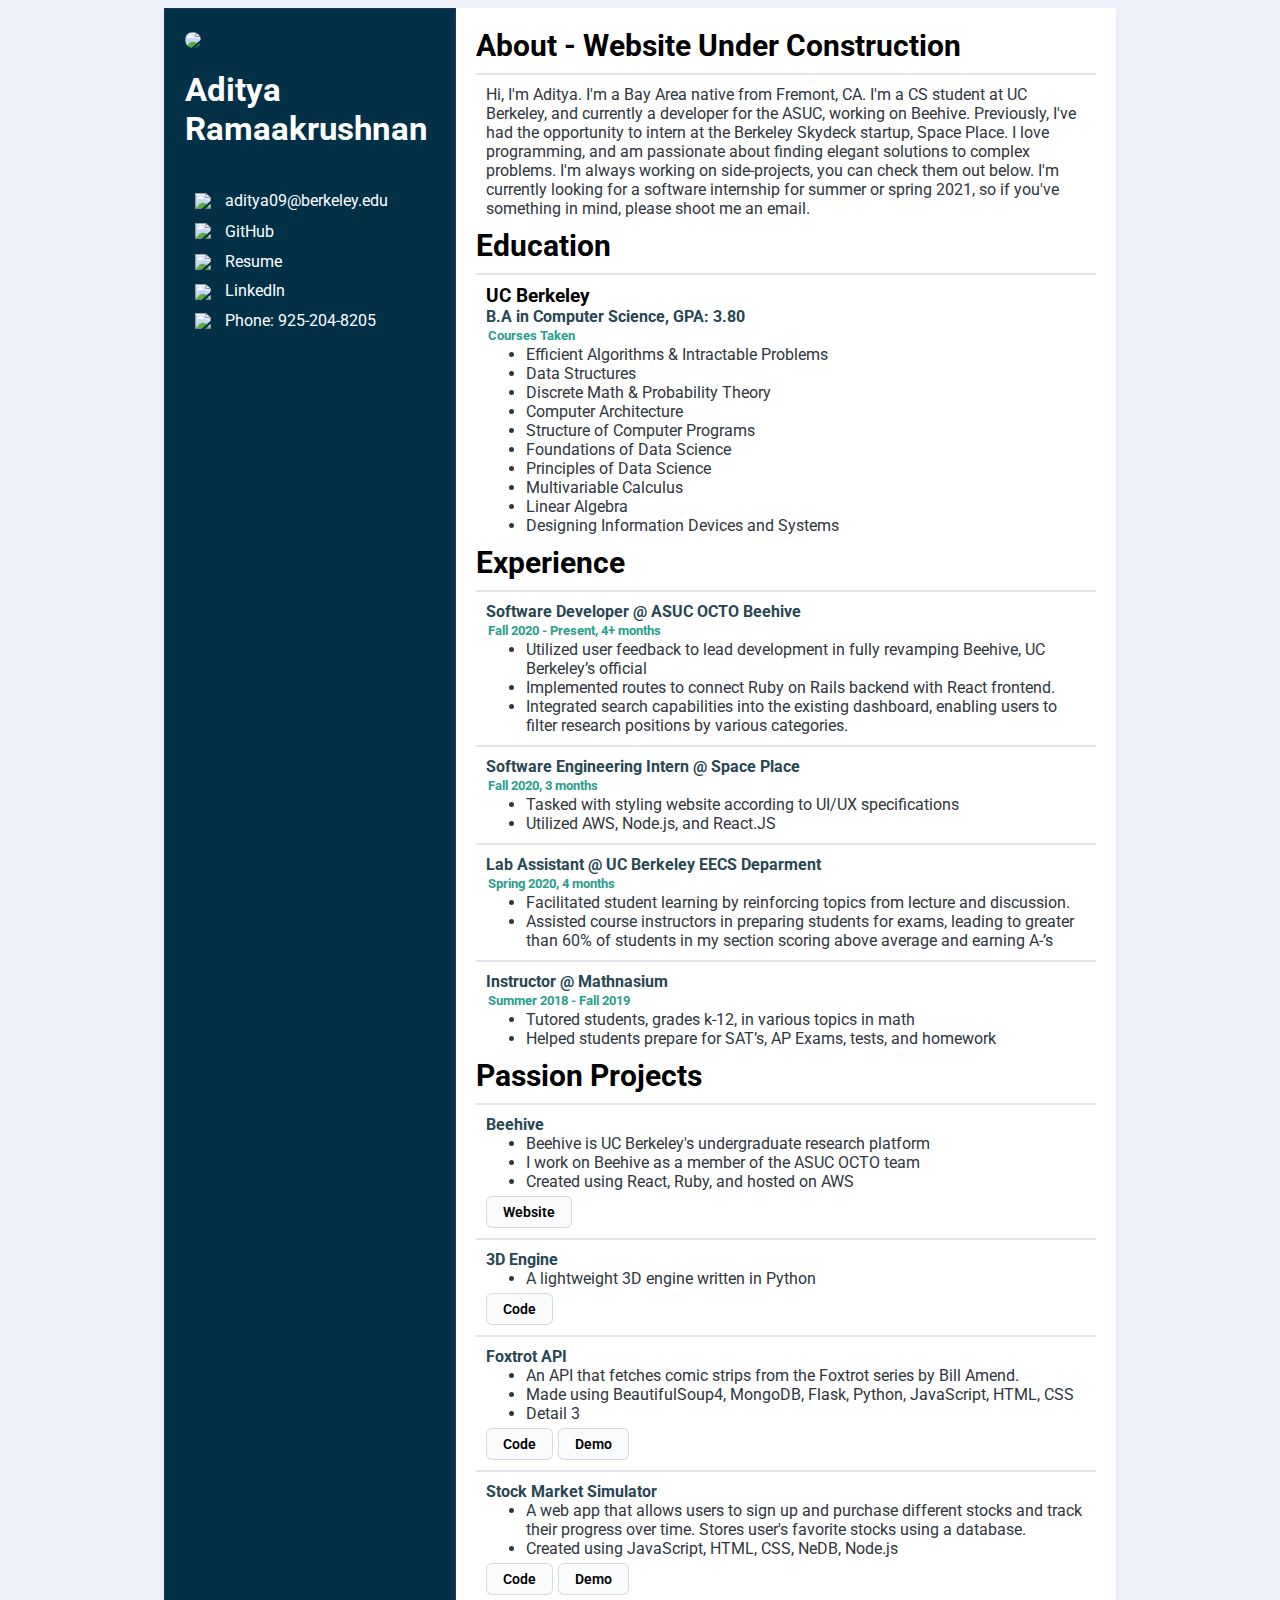
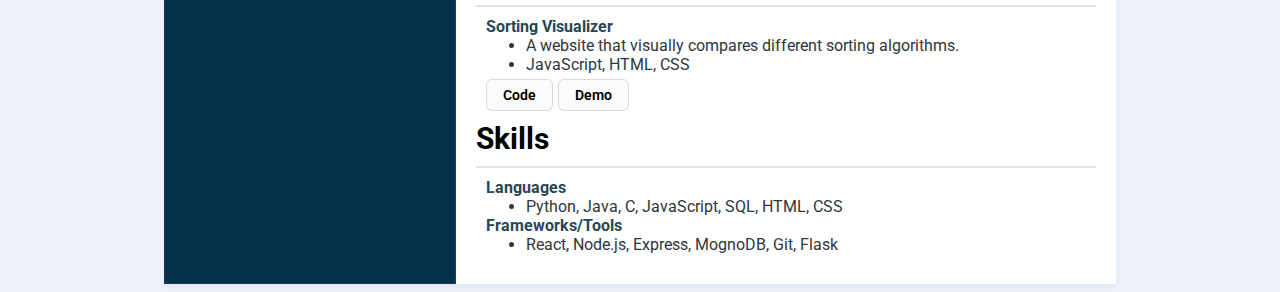
==== index.html @ fbf1e461 "changed colors" ====
<!DOCTYPE html>
<html>

<head>
	<meta charset="utf-8">
	<title>Portfolio</title>
	<link href="styles.css" rel="stylesheet">
	<link rel="preconnect" href="https://fonts.gstatic.com">
	<link href="https://fonts.googleapis.com/css2?family=Roboto&display=swap" rel="stylesheet">
</head>

<body>
	<div style="display:flex">

		<div class="container sidebar" style="">
			<img class='profile-picture' src="me.jpeg" />

			<h1 class="name"> Aditya Ramaakrushnan </h1>

			<div class="links">
				<div class="link-container">
					<img src="mail.svg" />
					<a href="mailto: aditya09@berkeley.edu" class="link" style="vertical-align: middle;">aditya09@berkeley.edu</a>
				</div>
				<div class="link-container">
					<img src="mark-github.svg" />
					<a class="link" href="https://github.com/adiram359" style="vertical-align: middle;">GitHub</a>
				</div>

				<div class="link-container">
					<img src="file.svg" />
					<a class="link" href="https://github.com/adiram359" style="vertical-align: middle;">Resume</a>
				</div>

				<div class="link-container">
					<img src="linkedin-logo.svg" />
					<a href="https://www.linkedin.com/in/aditya-ramaakrushnan-22b5b0161/" class="link">LinkedIn</a>
				</div>
				<div class="link-container">
					<img src="broadcast.svg" />
					<a href="tel:+9252048205" class="link" style="vertical-align: middle;">Phone: 925-204-8205</a>
				</div>
			</div>




		</div>





		<div class="container" style="flex:1">

			<h2> About - Website Under Construction</h2>
			<div style="color:#2f363d" class="job">
				Hi, I'm Aditya. I'm a Bay Area native from Fremont, CA. I'm a CS student at
				UC Berkeley, and currently a developer for
				the ASUC, working on Beehive. Previously, I've had the opportunity to
				intern at the Berkeley Skydeck startup, Space Place. I love programming,
				and am passionate about finding elegant solutions to complex problems. I'm
				always working on side-projects, you can check them out below. I'm
				currently looking for a software internship for summer or spring 2021,
				so if you've something in mind, please shoot me an email.

			</div>

			<h2> Education </h2>
			<div class="job">
				<h3> UC Berkeley</h3>
				<h4> B.A in Computer Science, GPA: 3.80 </h4>
				<h5> Courses Taken </h5>
				<ul>
					<li> Efficient Algorithms & Intractable Problems </li>
					<li> Data Structures</li>
					<li> Discrete Math & Probability Theory</li>
					<li> Computer Architecture</li>
					<li> Structure of Computer Programs</li>
					<li> Foundations of Data Science</li>
					<li> Principles of Data Science</li>
					<li> Multivariable Calculus</li>
					<li> Linear Algebra</li>
					<li> Designing Information Devices and Systems</li>

				</ul>
			</div>


			<h2> Experience </h2>
			<div class="job">
				<h4> Software Developer @ ASUC OCTO Beehive </h4>
				<h5> Fall 2020 - Present, 4+ months </h5>
				<ul>
					<li> Utilized user feedback to lead development in fully revamping Beehive, UC Berkeley’s official</li>
					<li> Implemented routes to connect Ruby on Rails backend with React frontend.</li>
					<li> Integrated search capabilities into the existing dashboard, enabling users to filter research positions by various categories.</li>
				</ul>
			</div>

			<div class="job">
				<h4> Software Engineering Intern @ Space Place </h4>
				<h5> Fall 2020, 3 months </h5>
				<ul>
					<li> Tasked with styling website according to UI/UX specifications</li>
					<li> Utilized AWS, Node.js, and React.JS</li>
				</ul>
			</div>

			<div class="job">
				<h4> Lab Assistant @ UC Berkeley EECS Deparment </h4>
				<h5> Spring 2020, 4 months</h5>
				<ul>
					<li> Facilitated student learning by reinforcing topics from lecture and discussion. </li>
					<li> Assisted course instructors in preparing students for exams, leading to greater than 60% of students in my section scoring above average and earning A-’s</li>
				</ul>
			</div>

			<div class="job">
				<h4> Instructor @ Mathnasium </h4>
				<h5> Summer 2018 - Fall 2019 </h5>
				<ul>
					<li>Tutored students, grades k-12, in various topics in math</li>
					<li>Helped students prepare for SAT’s, AP Exams, tests, and homework</li>
				</ul>
			</div>


			<h2> Passion Projects </h2>


			<div class="job">
				<h4> Beehive </h4>
				<ul>
					<li> Beehive is UC Berkeley's undergraduate research platform </li>
					<li> I work on Beehive as a member of the ASUC OCTO team</li>
					<li> Created using React, Ruby, and hosted on AWS</li>
				</ul>
				<div class="button-container">

					<a href="https://beehive.berkeley.edu" target="_blank" class="project-buttons"> Website </a>
				</div>
			</div>

			<div class="job">
				<h4> 3D Engine </h4>
				<ul>
					<li> A lightweight 3D engine written in Python</li>
				</ul>
				<div class="button-container">
					<a href="https://github.com/adiram359/Crisp" target="_blank" class="project-buttons"> Code </a>
				</div>
			</div>



			<div class="job">
				<h4> Foxtrot API </h4>
				<ul>
					<li> An API that fetches comic strips from the Foxtrot series by Bill Amend.</li>
					<li> Made using BeautifulSoup4, MongoDB, Flask, Python, JavaScript, HTML, CSS</li>
					<li> Detail 3</li>
				</ul>
				<div class="button-container">
					<a href="https://github.com/adiram359/FoxtrotAPI" target="_blank" class="project-buttons"> Code </a>
					<a href="https://foxtrotapi.herokuapp.com" target="_blank" class="project-buttons"> Demo </a>
				</div>
			</div>

			<div class="job">
				<h4> Stock Market Simulator </h4>
				<ul>
					<li> A web app that allows users to sign up and purchase different stocks and track their progress over time. Stores user's favorite stocks using a database.</li>
					<li> Created using JavaScript, HTML, CSS, NeDB, Node.js</li>
				</ul>
				<div class="button-container">
					<a href="https://github.com/adiram359/Stonks" target="_blank" class="project-buttons"> Code </a>
					<a href="https://stonksbyadiram.herokuapp.com" target="_blank" class="project-buttons"> Demo </a>
				</div>
			</div>

			<div class="job">
				<h4>Sorting Visualizer</h4>
				<ul>
					<li>A website that visually compares different sorting algorithms.</li>
					<li>JavaScript, HTML, CSS</li>
				</ul>
				<div class="button-container">
					<a href="https://github.com/adiram359/SortingVisualizer" target="_blank" class="project-buttons"> Code </a>
					<a href="https://tender-meninsky-25fd7a.netlify.app" target="_blank" class="project-buttons"> Demo </a>
				</div>
			</div>

			<h2> Skills </h2>
			<div class="job">
				<h4> Languages </h4>
				<ul>
					<li> Python, Java, C, JavaScript, SQL, HTML, CSS </li>
				</ul>
				<h4> Frameworks/Tools </h4>
				<ul>
					<li> React, Node.js, Express, MognoDB, Git, Flask</li>
				</ul>
			</div>
		</div>

	</div>
</body>

</html>
---- styles.css ----
.job {
	margin-top: 10px;
	margin-bottom: 10px;
	border-top: 2px solid #e1e4e8;
	width: 600px;
	padding: 10px 10px 0px 10px;
}
body {
	background-color: #edf2fb;
	font-family: 'Roboto', sans-serif;
	display: flex;
  justify-content: center;
  align-items: center;
}

.container {
	padding: 20px;
	background-color: white;
  box-shadow: 0 3px 6px rgba(149,157,165,0.15) !important;
}

ul {
	margin: 0px;
	/* border: 1px solid black; */
}
h2 {
	margin: 0px;
	font-size: 30px;
}
h3 {
	margin: 0px;

}
h4 {
	margin: 0px;
	color: #264653;
}

h5 {
	margin: 2px;
	color: #2a9d8f;
}

.link {
	margin-top: 2px;
}

.button-container {
	padding-top: 5px;
	display: flex;
	/* border: 1px solid black; */
}

.project-buttons {
	background-color: #fafbfc;


	margin-right: 5px;
	padding: 5px 16px;
	font-size:14px;
	font-weight: 600;
	line-height: 20px;
	vertical-align: middle;
	cursor: pointer;
	border: 1px solid;
	border-radius: 6px;
	border-color: rgba(27,31,35,0.15);

	text-decoration: none;
	color:black;

}

.project-buttons:hover {
	background-color: #f3f4f6;
	transition-duration: 0.1s;
}

.sidebar {
	width: 250px;
	background-color: #023047;
	border: 1px solid #1d3557;
}

.profile-picture {
	width: 190px;
	border-radius: 10px;
}

.name {
	color: white;
	font-size: 33px;
	font-weight: bold;
}


.links {
	padding: 10px;

}

.link-container {
	display: block;
	vertical-align: middle;
	margin-top: 10px;
}

img {
	vertical-align: middle
}

.link {
	vertical-align: middle
	color: white;
	text-decoration: dotted;
	color: white;
	cursor: pointer;
	margin-left: 10px;
}

ul {
	color:#2f363d;
}
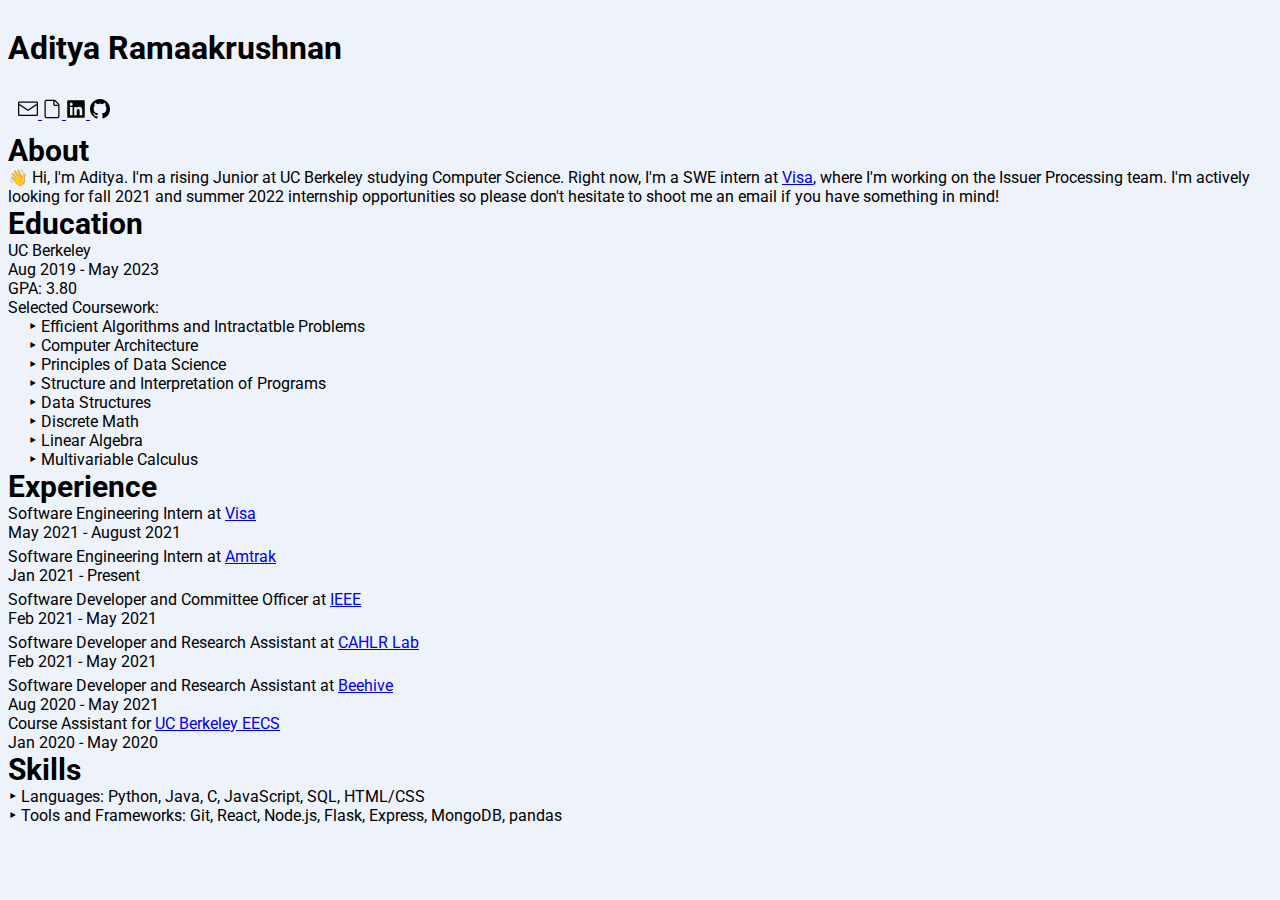
==== commit e3638f67: "update incorrect graduation date" ====
--- a/index.html
+++ b/index.html
@@ -7,204 +7,169 @@
 	<link href="styles.css" rel="stylesheet">
 	<link rel="preconnect" href="https://fonts.gstatic.com">
 	<link href="https://fonts.googleapis.com/css2?family=Roboto&display=swap" rel="stylesheet">
+
 </head>
 
 <body>
-	<div style="display:flex">
 
-		<div class="container sidebar" style="">
-			<img class='profile-picture' src="me.jpeg" />
-
-			<h1 class="name"> Aditya Ramaakrushnan </h1>
+	<div class="main-container">
+		<h1> Aditya Ramaakrushnan</h1>
 
 			<div class="links">
-				<div class="link-container">
-					<img src="mail.svg" />
-					<a href="mailto: aditya09@berkeley.edu" class="link" style="vertical-align: middle;">aditya09@berkeley.edu</a>
-				</div>
-				<div class="link-container">
-					<img src="mark-github.svg" />
-					<a class="link" href="https://github.com/adiram359" style="vertical-align: middle;">GitHub</a>
-				</div>
+				<a class="b" href="mailto:aditya09@berkeley.edu">
+					<svg viewBox="0 0 24 24" width="20" height="20">
+						<path fill-rule="evenodd"
+						 d="M1.75 3A1.75 1.75 0 000 4.75v14c0 .966.784 1.75 1.75 1.75h20.5A1.75 1.75 0 0024 18.75v-14A1.75 1.75 0 0022.25 3H1.75zM1.5 4.75a.25.25 0 01.25-.25h20.5a.25.25 0 01.25.25v.852l-10.36 7a.25.25 0 01-.28 0l-10.36-7V4.75zm0 2.662V18.75c0 .138.112.25.25.25h20.5a.25.25 0 00.25-.25V7.412l-9.52 6.433c-.592.4-1.368.4-1.96 0L1.5 7.412z">
+						</path>
+					</svg>
+				</a>
+				<a class="b" href="./resume.pdf" target="_blank">
+					<svg  xmlns="http://www.w3.org/2000/svg" viewBox="0 0 24 24" width="20" height="20"><path fill-rule="evenodd" d="M5 2.5a.5.5 0 00-.5.5v18a.5.5 0 00.5.5h14a.5.5 0 00.5-.5V8.5h-4a2 2 0 01-2-2v-4H5zm10 0v4a.5.5 0 00.5.5h4a.5.5 0 00-.146-.336l-4.018-4.018A.5.5 0 0015 2.5zM3 3a2 2 0 012-2h9.982a2 2 0 011.414.586l4.018 4.018A2 2 0 0121 7.018V21a2 2 0 01-2 2H5a2 2 0 01-2-2V3z"></path></svg>
+				</a>
+				<a class="b" href="https://www.linkedin.com/in/aditya-ramaakrushnan-22b5b0161/" target="_blank">
+					<svg height="20" width="20"  class="svg-inline--fa fa-linkedin fa-w-14" aria-hidden="true" data-prefix="fab" data-icon="linkedin" role="img" xmlns="http://www.w3.org/2000/svg" viewBox="0 0 448 512" data-fa-i2svg=""><path  d="M416 32H31.9C14.3 32 0 46.5 0 64.3v383.4C0 465.5 14.3 480 31.9 480H416c17.6 0 32-14.5 32-32.3V64.3c0-17.8-14.4-32.3-32-32.3zM135.4 416H69V202.2h66.5V416zm-33.2-243c-21.3 0-38.5-17.3-38.5-38.5S80.9 96 102.2 96c21.2 0 38.5 17.3 38.5 38.5 0 21.3-17.2 38.5-38.5 38.5zm282.1 243h-66.4V312c0-24.8-.5-56.7-34.5-56.7-34.6 0-39.9 27-39.9 54.9V416h-66.4V202.2h63.7v29.2h.9c8.9-16.8 30.6-34.5 62.9-34.5 67.2 0 79.7 44.3 79.7 101.9V416z"></path></svg>
+				</a>
+				<a class="b" href="https://github.com/adiram359" target="_blank">
+					<svg  xmlns="http://www.w3.org/2000/svg" viewBox="0 0 16 16" width="20" height="20"><path fill-rule="evenodd" d="M8 0C3.58 0 0 3.58 0 8c0 3.54 2.29 6.53 5.47 7.59.4.07.55-.17.55-.38 0-.19-.01-.82-.01-1.49-2.01.37-2.53-.49-2.69-.94-.09-.23-.48-.94-.82-1.13-.28-.15-.68-.52-.01-.53.63-.01 1.08.58 1.23.82.72 1.21 1.87.87 2.33.66.07-.52.28-.87.51-1.07-1.78-.2-3.64-.89-3.64-3.95 0-.87.31-1.59.82-2.15-.08-.2-.36-1.02.08-2.12 0 0 .67-.21 2.2.82.64-.18 1.32-.27 2-.27.68 0 1.36.09 2 .27 1.53-1.04 2.2-.82 2.2-.82.44 1.1.16 1.92.08 2.12.51.56.82 1.27.82 2.15 0 3.07-1.87 3.75-3.65 3.95.29.25.54.73.54 1.48 0 1.07-.01 1.93-.01 2.2 0 .21.15.46.55.38A8.013 8.013 0 0016 8c0-4.42-3.58-8-8-8z"></path></svg>
+				</a>
+			</div>
 
-				<div class="link-container">
-					<img src="file.svg" />
-					<a class="link" href="https://github.com/adiram359" style="vertical-align: middle;">Resume</a>
-				</div>
-
-				<div class="link-container">
-					<img src="linkedin-logo.svg" />
-					<a href="https://www.linkedin.com/in/aditya-ramaakrushnan-22b5b0161/" class="link">LinkedIn</a>
-				</div>
-				<div class="link-container">
-					<img src="broadcast.svg" />
-					<a href="tel:+9252048205" class="link" style="vertical-align: middle;">Phone: 925-204-8205</a>
+			<h2> About </h2>
+			<div class="x">
+				👋 Hi, I'm Aditya. I'm a rising Junior at UC Berkeley studying Computer Science. Right now, I'm a SWE intern at
+				 <a href="https://visa.com" target="_blank">Visa</a>, where I'm working on the Issuer Processing team. I'm actively looking for fall 2021 and summer 2022 internship
+				opportunities so please don't hesitate to shoot me an email if you have something in mind!
+			</div>
+			<h2> Education </h2>
+			<div class="x">
+				<div>
+					<div class="spread">
+						<div>UC Berkeley</div>
+						<div>Aug 2019 - May 2023</div>
+					</div>
+					<div class="spread">
+						<div>GPA: 3.80</div>
+					</div>
+					Selected Coursework:
+					<div style="padding: 0px 20px 0px 20px;">
+						<div class="spread">
+							<div>
+								<div>‣ Efficient Algorithms and Intractatble Problems</div>
+								<div>‣ Computer Architecture</div>
+								<div>‣ Principles of Data Science</div>
+								<div>‣ Structure and Interpretation of Programs</div>
+							</div>
+							<div>
+								<div>‣ Data Structures</div>
+								<div>‣ Discrete Math</div>
+								<div>‣ Linear Algebra</div>
+								<div>‣ Multivariable Calculus</div>
+							</div>
+						 </div>
+				 	</div>
 				</div>
 			</div>
 
-
-
-
-		</div>
-
-
-
-
-
-		<div class="container" style="flex:1">
-
-			<h2> About - Website Under Construction</h2>
-			<div style="color:#2f363d" class="job">
-				Hi, I'm Aditya. I'm a Bay Area native from Fremont, CA. I'm a CS student at
-				UC Berkeley, and currently a developer for
-				the ASUC, working on Beehive. Previously, I've had the opportunity to
-				intern at the Berkeley Skydeck startup, Space Place. I love programming,
-				and am passionate about finding elegant solutions to complex problems. I'm
-				always working on side-projects, you can check them out below. I'm
-				currently looking for a software internship for summer or spring 2021,
-				so if you've something in mind, please shoot me an email.
-
+			<h2> Experience </h2>
+			<div class="x">
+				<div class="spread">
+					<div>
+						Software Engineering Intern at
+						<a href="https://visa.com" target="_blank">Visa</a>
+					</div>
+					<div>
+						May 2021 - August 2021
+					</div>
+				</div>
+				<div style="padding: 5px 0px 0px 20px;">
+					<!-- <div>‣ I am working on the Issuer Processing Team</div> -->
+					<!-- <div>‣ The tools I'm using are Java, Apache Kafka, Apache Maven, Spring, and MongoDB</div> -->
+				</div>
 			</div>
 
-			<h2> Education </h2>
-			<div class="job">
-				<h3> UC Berkeley</h3>
-				<h4> B.A in Computer Science, GPA: 3.80 </h4>
-				<h5> Courses Taken </h5>
-				<ul>
-					<li> Efficient Algorithms & Intractable Problems </li>
-					<li> Data Structures</li>
-					<li> Discrete Math & Probability Theory</li>
-					<li> Computer Architecture</li>
-					<li> Structure of Computer Programs</li>
-					<li> Foundations of Data Science</li>
-					<li> Principles of Data Science</li>
-					<li> Multivariable Calculus</li>
-					<li> Linear Algebra</li>
-					<li> Designing Information Devices and Systems</li>
+			<div class="x">
+				<div class="spread">
+					<div>
+						Software Engineering Intern at
+						<a href="https://amtrak.com" target="_blank">Amtrak</a>
+					</div>
+					<div>Jan 2021 - Present</div>
+			 	</div>
+				<div style="padding: 5px 0px 0px 20px;">
+					<!-- <div>‣ Worked on the Amtrak mobile app under the e-Commerce team</div> -->
+					<!-- <div>‣ Utilized Angular and Ionic to build client-side components and tested them using Appium</div> -->
+					<!-- <div>‣ </div> -->
+				</div>
+			</div>
 
-				</ul>
+			<div class="x">
+				<div class="spread">
+					<div>
+						Software Developer and Committee Officer at
+						<a href="https://ieee.berkeley.edu" target="_blank">IEEE</a>
+					</div>
+					<div>Feb 2021 - May 2021</div>
+				</div>
+				<div style="padding: 5px 0px 0px 20px;">
+					<!-- <div>‣ I did some stuff</div> -->
+					<!-- <div>‣ I did some stuff</div> -->
+					<!-- <div>‣ I did some stuff</div> -->
+				</div>
+			</div>
+
+			<div class="x">
+				<div class="spread">
+					<div>
+						Software Developer and Research Assistant at
+						<a href="https://github.com/CAHLR" target="_blank">CAHLR Lab</a>
+					</div>
+					<div>Feb 2021 - May 2021</div>
+				</div>
+				<div style="padding: 5px 0px 0px 20px;">
+					<!-- <div>‣ I did some stuff</div> -->
+					<!-- <div>‣ I did some stuff</div> -->
+					<!-- <div>‣ I did some stuff</div> -->
+				</div>
+			</div>
+
+			<div class="x">
+				<div class="spread">
+					<div>
+						Software Developer and Research Assistant at
+						<a href="https://beehive.berkeley.edu" target="_blank">Beehive</a>
+					</div>
+					<div>Aug 2020 - May 2021</div>
+				</div>
+				<div style="padding: 0px 0px 0px 20px;">
+					<!-- <div>‣ I did some stuff</div> -->
+					<!-- <div>‣ I did some stuff</div> -->
+					<!-- <div>‣ I did some stuff</div> -->
+				</div>
+			</div>
+
+			<div class="x">
+				<div class="spread">
+					<div>
+						Course Assistant for
+						<a href="https://eecs.berkeley.edu" target="_blank">UC Berkeley EECS</a>
+					</div>
+					<div>Jan 2020 - May 2020</div>
+				</div>
+					<div style="padding: 0px 0px 0px 20px;">
+						<!-- <div>‣ I did some stuff</div> -->
+						<!-- <div>‣ I did some stuff</div> -->
+						<!-- <div>‣ I did some stuff</div> -->
+					</div>
 			</div>
 
 
-			<h2> Experience </h2>
-			<div class="job">
-				<h4> Software Developer @ ASUC OCTO Beehive </h4>
-				<h5> Fall 2020 - Present, 4+ months </h5>
-				<ul>
-					<li> Utilized user feedback to lead development in fully revamping Beehive, UC Berkeley’s official</li>
-					<li> Implemented routes to connect Ruby on Rails backend with React frontend.</li>
-					<li> Integrated search capabilities into the existing dashboard, enabling users to filter research positions by various categories.</li>
-				</ul>
+			<h2> Skills </h2>
+			<div class="x">
+				<div>‣ Languages: Python, Java, C, JavaScript, SQL, HTML/CSS</div>
+				<div>‣ Tools and Frameworks: Git, React, Node.js, Flask, Express, MongoDB, pandas</div>
 			</div>
-
-			<div class="job">
-				<h4> Software Engineering Intern @ Space Place </h4>
-				<h5> Fall 2020, 3 months </h5>
-				<ul>
-					<li> Tasked with styling website according to UI/UX specifications</li>
-					<li> Utilized AWS, Node.js, and React.JS</li>
-				</ul>
-			</div>
-
-			<div class="job">
-				<h4> Lab Assistant @ UC Berkeley EECS Deparment </h4>
-				<h5> Spring 2020, 4 months</h5>
-				<ul>
-					<li> Facilitated student learning by reinforcing topics from lecture and discussion. </li>
-					<li> Assisted course instructors in preparing students for exams, leading to greater than 60% of students in my section scoring above average and earning A-’s</li>
-				</ul>
-			</div>
-
-			<div class="job">
-				<h4> Instructor @ Mathnasium </h4>
-				<h5> Summer 2018 - Fall 2019 </h5>
-				<ul>
-					<li>Tutored students, grades k-12, in various topics in math</li>
-					<li>Helped students prepare for SAT’s, AP Exams, tests, and homework</li>
-				</ul>
-			</div>
-
-
-			<h2> Passion Projects </h2>
-
-
-			<div class="job">
-				<h4> Beehive </h4>
-				<ul>
-					<li> Beehive is UC Berkeley's undergraduate research platform </li>
-					<li> I work on Beehive as a member of the ASUC OCTO team</li>
-					<li> Created using React, Ruby, and hosted on AWS</li>
-				</ul>
-				<div class="button-container">
-
-					<a href="https://beehive.berkeley.edu" target="_blank" class="project-buttons"> Website </a>
-				</div>
-			</div>
-
-			<div class="job">
-				<h4> 3D Engine </h4>
-				<ul>
-					<li> A lightweight 3D engine written in Python</li>
-				</ul>
-				<div class="button-container">
-					<a href="https://github.com/adiram359/Crisp" target="_blank" class="project-buttons"> Code </a>
-				</div>
-			</div>
-
-
-
-			<div class="job">
-				<h4> Foxtrot API </h4>
-				<ul>
-					<li> An API that fetches comic strips from the Foxtrot series by Bill Amend.</li>
-					<li> Made using BeautifulSoup4, MongoDB, Flask, Python, JavaScript, HTML, CSS</li>
-					<li> Detail 3</li>
-				</ul>
-				<div class="button-container">
-					<a href="https://github.com/adiram359/FoxtrotAPI" target="_blank" class="project-buttons"> Code </a>
-					<a href="https://foxtrotapi.herokuapp.com" target="_blank" class="project-buttons"> Demo </a>
-				</div>
-			</div>
-
-			<div class="job">
-				<h4> Stock Market Simulator </h4>
-				<ul>
-					<li> A web app that allows users to sign up and purchase different stocks and track their progress over time. Stores user's favorite stocks using a database.</li>
-					<li> Created using JavaScript, HTML, CSS, NeDB, Node.js</li>
-				</ul>
-				<div class="button-container">
-					<a href="https://github.com/adiram359/Stonks" target="_blank" class="project-buttons"> Code </a>
-					<a href="https://stonksbyadiram.herokuapp.com" target="_blank" class="project-buttons"> Demo </a>
-				</div>
-			</div>
-
-			<div class="job">
-				<h4>Sorting Visualizer</h4>
-				<ul>
-					<li>A website that visually compares different sorting algorithms.</li>
-					<li>JavaScript, HTML, CSS</li>
-				</ul>
-				<div class="button-container">
-					<a href="https://github.com/adiram359/SortingVisualizer" target="_blank" class="project-buttons"> Code </a>
-					<a href="https://tender-meninsky-25fd7a.netlify.app" target="_blank" class="project-buttons"> Demo </a>
-				</div>
-			</div>
-
-			<h2> Skills </h2>
-			<div class="job">
-				<h4> Languages </h4>
-				<ul>
-					<li> Python, Java, C, JavaScript, SQL, HTML, CSS </li>
-				</ul>
-				<h4> Frameworks/Tools </h4>
-				<ul>
-					<li> React, Node.js, Express, MognoDB, Git, Flask</li>
-				</ul>
-			</div>
-		</div>
 
 	</div>
 </body>
 
-</html>+</html>
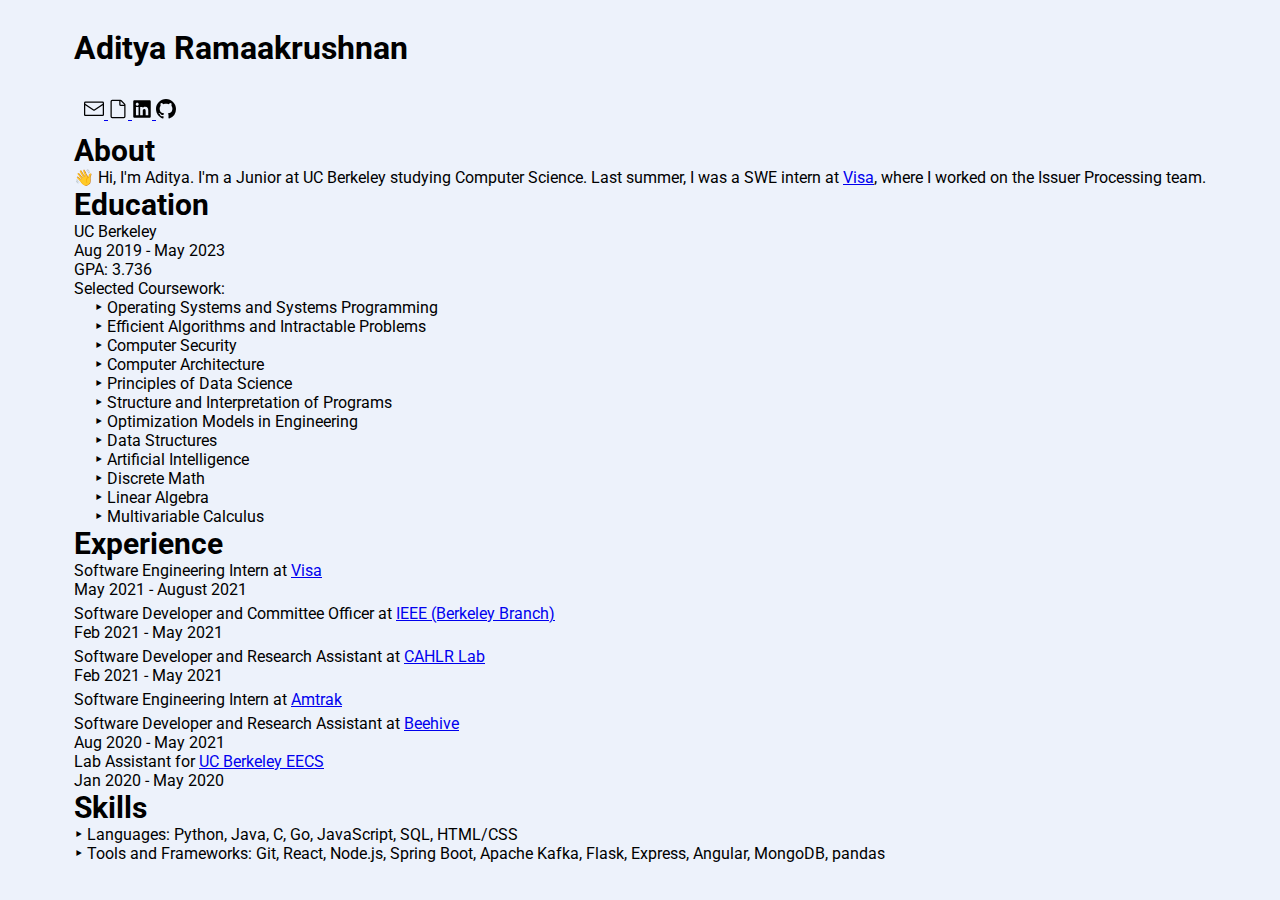
==== commit b207e9ce: "test" ====
--- a/index.html
+++ b/index.html
@@ -1,175 +1,194 @@
 <!DOCTYPE html>
 <html>
-
+ 
 <head>
-	<meta charset="utf-8">
-	<title>Portfolio</title>
-	<link href="styles.css" rel="stylesheet">
-	<link rel="preconnect" href="https://fonts.gstatic.com">
-	<link href="https://fonts.googleapis.com/css2?family=Roboto&display=swap" rel="stylesheet">
+    <meta charset="utf-8">
+    <title>Aditya</title>
+    <link href="styles.css" rel="stylesheet">
+    <link rel="preconnect" href="https://fonts.gstatic.com">
+    <link href="https://fonts.googleapis.com/css2?family=Roboto&display=swap" rel="stylesheet">
 
 </head>
 
 <body>
 
-	<div class="main-container">
-		<h1> Aditya Ramaakrushnan</h1>
+    <div class="main-container">
+        <h1> Aditya Ramaakrushnan</h1>
 
-			<div class="links">
-				<a class="b" href="mailto:aditya09@berkeley.edu">
-					<svg viewBox="0 0 24 24" width="20" height="20">
-						<path fill-rule="evenodd"
-						 d="M1.75 3A1.75 1.75 0 000 4.75v14c0 .966.784 1.75 1.75 1.75h20.5A1.75 1.75 0 0024 18.75v-14A1.75 1.75 0 0022.25 3H1.75zM1.5 4.75a.25.25 0 01.25-.25h20.5a.25.25 0 01.25.25v.852l-10.36 7a.25.25 0 01-.28 0l-10.36-7V4.75zm0 2.662V18.75c0 .138.112.25.25.25h20.5a.25.25 0 00.25-.25V7.412l-9.52 6.433c-.592.4-1.368.4-1.96 0L1.5 7.412z">
-						</path>
-					</svg>
-				</a>
-				<a class="b" href="./resume.pdf" target="_blank">
-					<svg  xmlns="http://www.w3.org/2000/svg" viewBox="0 0 24 24" width="20" height="20"><path fill-rule="evenodd" d="M5 2.5a.5.5 0 00-.5.5v18a.5.5 0 00.5.5h14a.5.5 0 00.5-.5V8.5h-4a2 2 0 01-2-2v-4H5zm10 0v4a.5.5 0 00.5.5h4a.5.5 0 00-.146-.336l-4.018-4.018A.5.5 0 0015 2.5zM3 3a2 2 0 012-2h9.982a2 2 0 011.414.586l4.018 4.018A2 2 0 0121 7.018V21a2 2 0 01-2 2H5a2 2 0 01-2-2V3z"></path></svg>
-				</a>
-				<a class="b" href="https://www.linkedin.com/in/aditya-ramaakrushnan-22b5b0161/" target="_blank">
-					<svg height="20" width="20"  class="svg-inline--fa fa-linkedin fa-w-14" aria-hidden="true" data-prefix="fab" data-icon="linkedin" role="img" xmlns="http://www.w3.org/2000/svg" viewBox="0 0 448 512" data-fa-i2svg=""><path  d="M416 32H31.9C14.3 32 0 46.5 0 64.3v383.4C0 465.5 14.3 480 31.9 480H416c17.6 0 32-14.5 32-32.3V64.3c0-17.8-14.4-32.3-32-32.3zM135.4 416H69V202.2h66.5V416zm-33.2-243c-21.3 0-38.5-17.3-38.5-38.5S80.9 96 102.2 96c21.2 0 38.5 17.3 38.5 38.5 0 21.3-17.2 38.5-38.5 38.5zm282.1 243h-66.4V312c0-24.8-.5-56.7-34.5-56.7-34.6 0-39.9 27-39.9 54.9V416h-66.4V202.2h63.7v29.2h.9c8.9-16.8 30.6-34.5 62.9-34.5 67.2 0 79.7 44.3 79.7 101.9V416z"></path></svg>
-				</a>
-				<a class="b" href="https://github.com/adiram359" target="_blank">
-					<svg  xmlns="http://www.w3.org/2000/svg" viewBox="0 0 16 16" width="20" height="20"><path fill-rule="evenodd" d="M8 0C3.58 0 0 3.58 0 8c0 3.54 2.29 6.53 5.47 7.59.4.07.55-.17.55-.38 0-.19-.01-.82-.01-1.49-2.01.37-2.53-.49-2.69-.94-.09-.23-.48-.94-.82-1.13-.28-.15-.68-.52-.01-.53.63-.01 1.08.58 1.23.82.72 1.21 1.87.87 2.33.66.07-.52.28-.87.51-1.07-1.78-.2-3.64-.89-3.64-3.95 0-.87.31-1.59.82-2.15-.08-.2-.36-1.02.08-2.12 0 0 .67-.21 2.2.82.64-.18 1.32-.27 2-.27.68 0 1.36.09 2 .27 1.53-1.04 2.2-.82 2.2-.82.44 1.1.16 1.92.08 2.12.51.56.82 1.27.82 2.15 0 3.07-1.87 3.75-3.65 3.95.29.25.54.73.54 1.48 0 1.07-.01 1.93-.01 2.2 0 .21.15.46.55.38A8.013 8.013 0 0016 8c0-4.42-3.58-8-8-8z"></path></svg>
-				</a>
-			</div>
+        <div class="links">
+            <a class="b" href="mailto:aditya09@berkeley.edu">
+                <svg viewBox="0 0 24 24" width="20" height="20">
+                    <path fill-rule="evenodd"
+                        d="M1.75 3A1.75 1.75 0 000 4.75v14c0 .966.784 1.75 1.75 1.75h20.5A1.75 1.75 0 0024 18.75v-14A1.75 1.75 0 0022.25 3H1.75zM1.5 4.75a.25.25 0 01.25-.25h20.5a.25.25 0 01.25.25v.852l-10.36 7a.25.25 0 01-.28 0l-10.36-7V4.75zm0 2.662V18.75c0 .138.112.25.25.25h20.5a.25.25 0 00.25-.25V7.412l-9.52 6.433c-.592.4-1.368.4-1.96 0L1.5 7.412z">
+                    </path>
+                </svg>
+            </a>
+            <a class="b" href="./resume.pdf" target="_blank">
+                <svg xmlns="http://www.w3.org/2000/svg" viewBox="0 0 24 24" width="20" height="20">
+                    <path fill-rule="evenodd"
+                        d="M5 2.5a.5.5 0 00-.5.5v18a.5.5 0 00.5.5h14a.5.5 0 00.5-.5V8.5h-4a2 2 0 01-2-2v-4H5zm10 0v4a.5.5 0 00.5.5h4a.5.5 0 00-.146-.336l-4.018-4.018A.5.5 0 0015 2.5zM3 3a2 2 0 012-2h9.982a2 2 0 011.414.586l4.018 4.018A2 2 0 0121 7.018V21a2 2 0 01-2 2H5a2 2 0 01-2-2V3z">
+                    </path>
+                </svg>
+            </a>
+            <a class="b" href="https://www.linkedin.com/in/aditya-ramaakrushnan-22b5b0161/" target="_blank">
+                <svg height="20" width="20" class="svg-inline--fa fa-linkedin fa-w-14" aria-hidden="true"
+                    data-prefix="fab" data-icon="linkedin" role="img" xmlns="http://www.w3.org/2000/svg"
+                    viewBox="0 0 448 512" data-fa-i2svg="">
+                    <path
+                        d="M416 32H31.9C14.3 32 0 46.5 0 64.3v383.4C0 465.5 14.3 480 31.9 480H416c17.6 0 32-14.5 32-32.3V64.3c0-17.8-14.4-32.3-32-32.3zM135.4 416H69V202.2h66.5V416zm-33.2-243c-21.3 0-38.5-17.3-38.5-38.5S80.9 96 102.2 96c21.2 0 38.5 17.3 38.5 38.5 0 21.3-17.2 38.5-38.5 38.5zm282.1 243h-66.4V312c0-24.8-.5-56.7-34.5-56.7-34.6 0-39.9 27-39.9 54.9V416h-66.4V202.2h63.7v29.2h.9c8.9-16.8 30.6-34.5 62.9-34.5 67.2 0 79.7 44.3 79.7 101.9V416z">
+                    </path>
+                </svg>
+            </a>
+            <a class="b" href="https://github.com/adiram359" target="_blank">
+                <svg xmlns="http://www.w3.org/2000/svg" viewBox="0 0 16 16" width="20" height="20">
+                    <path fill-rule="evenodd"
+                        d="M8 0C3.58 0 0 3.58 0 8c0 3.54 2.29 6.53 5.47 7.59.4.07.55-.17.55-.38 0-.19-.01-.82-.01-1.49-2.01.37-2.53-.49-2.69-.94-.09-.23-.48-.94-.82-1.13-.28-.15-.68-.52-.01-.53.63-.01 1.08.58 1.23.82.72 1.21 1.87.87 2.33.66.07-.52.28-.87.51-1.07-1.78-.2-3.64-.89-3.64-3.95 0-.87.31-1.59.82-2.15-.08-.2-.36-1.02.08-2.12 0 0 .67-.21 2.2.82.64-.18 1.32-.27 2-.27.68 0 1.36.09 2 .27 1.53-1.04 2.2-.82 2.2-.82.44 1.1.16 1.92.08 2.12.51.56.82 1.27.82 2.15 0 3.07-1.87 3.75-3.65 3.95.29.25.54.73.54 1.48 0 1.07-.01 1.93-.01 2.2 0 .21.15.46.55.38A8.013 8.013 0 0016 8c0-4.42-3.58-8-8-8z">
+                    </path>
+                </svg>
+            </a>
+        </div>
 
-			<h2> About </h2>
-			<div class="x">
-				👋 Hi, I'm Aditya. I'm a rising Junior at UC Berkeley studying Computer Science. Right now, I'm a SWE intern at
-				 <a href="https://visa.com" target="_blank">Visa</a>, where I'm working on the Issuer Processing team. I'm actively looking for fall 2021 and summer 2022 internship
-				opportunities so please don't hesitate to shoot me an email if you have something in mind!
-			</div>
-			<h2> Education </h2>
-			<div class="x">
-				<div>
-					<div class="spread">
-						<div>UC Berkeley</div>
-						<div>Aug 2019 - May 2023</div>
-					</div>
-					<div class="spread">
-						<div>GPA: 3.80</div>
-					</div>
-					Selected Coursework:
-					<div style="padding: 0px 20px 0px 20px;">
-						<div class="spread">
-							<div>
-								<div>‣ Efficient Algorithms and Intractatble Problems</div>
-								<div>‣ Computer Architecture</div>
-								<div>‣ Principles of Data Science</div>
-								<div>‣ Structure and Interpretation of Programs</div>
-							</div>
-							<div>
-								<div>‣ Data Structures</div>
-								<div>‣ Discrete Math</div>
-								<div>‣ Linear Algebra</div>
-								<div>‣ Multivariable Calculus</div>
-							</div>
-						 </div>
-				 	</div>
-				</div>
-			</div>
+        <h2> About </h2>
+        <div class="x">
+            👋 Hi, I'm Aditya. I'm a Junior at UC Berkeley studying Computer Science. Last summer, I was a SWE
+            intern at
+            <a href="https://visa.com" target="_blank">Visa</a>, where I worked on the Issuer Processing team.
+        </div>
+        <h2> Education </h2>
+        <div class="x">
+            <div>
+                <div class="spread">
+                    <div>UC Berkeley</div>
+                    <div>Aug 2019 - May 2023</div>
+                </div>
+                <div class="spread">
+                    <div>GPA: 3.736</div>
+                </div>
+                Selected Coursework:
+                <div style="padding: 0px 20px 0px 20px;">
+                    <div class="spread">
+                        <div>
+                            <div>‣ Operating Systems and Systems Programming </div>
+                            <div>‣ Efficient Algorithms and Intractable Problems</div>
+                            <div>‣ Computer Security </div>
+                            <div>‣ Computer Architecture</div>
+                            <div>‣ Principles of Data Science</div>
+                            <div>‣ Structure and Interpretation of Programs</div>
+                        </div>
+                        <div>
+                            <div>‣ Optimization Models in Engineering </div>
+                            <div>‣ Data Structures</div>
+                            <div>‣ Artificial Intelligence </div>
+                            <div>‣ Discrete Math</div>
+                            <div>‣ Linear Algebra</div>
+                            <div>‣ Multivariable Calculus</div>
+                        </div>
+                    </div>
+                </div>
+            </div>
+        </div>
 
-			<h2> Experience </h2>
-			<div class="x">
-				<div class="spread">
-					<div>
-						Software Engineering Intern at
-						<a href="https://visa.com" target="_blank">Visa</a>
-					</div>
-					<div>
-						May 2021 - August 2021
-					</div>
-				</div>
-				<div style="padding: 5px 0px 0px 20px;">
-					<!-- <div>‣ I am working on the Issuer Processing Team</div> -->
-					<!-- <div>‣ The tools I'm using are Java, Apache Kafka, Apache Maven, Spring, and MongoDB</div> -->
-				</div>
-			</div>
+        <h2> Experience </h2>
+        <div class="x">
+            <div class="spread">
+                <div>
+                    Software Engineering Intern at
+                    <a href="https://visa.com" target="_blank">Visa</a>
+                </div>
+                <div>
+                    May 2021 - August 2021
+                </div>
+            </div>
+            <div style="padding: 5px 0px 0px 20px;">
+                <!-- <div>‣ I am working on the Issuer Processing Team</div> -->
+                <!-- <div>‣ The tools I'm using are Java, Apache Kafka, Apache Maven, Spring, and MongoDB</div> -->
+            </div>
+        </div>
 
-			<div class="x">
-				<div class="spread">
-					<div>
-						Software Engineering Intern at
-						<a href="https://amtrak.com" target="_blank">Amtrak</a>
-					</div>
-					<div>Jan 2021 - Present</div>
-			 	</div>
-				<div style="padding: 5px 0px 0px 20px;">
-					<!-- <div>‣ Worked on the Amtrak mobile app under the e-Commerce team</div> -->
-					<!-- <div>‣ Utilized Angular and Ionic to build client-side components and tested them using Appium</div> -->
-					<!-- <div>‣ </div> -->
-				</div>
-			</div>
+        <div class="x">
+            <div class="spread">
+                <div>
+                    Software Developer and Committee Officer at
+                    <a href="https://ieee.berkeley.edu" target="_blank">IEEE (Berkeley Branch)</a>
+                </div>
+                <div>Feb 2021 - May 2021</div>
+            </div>
+            <div style="padding: 5px 0px 0px 20px;">
+                <!-- <div>‣ I did some stuff</div> -->
+                <!-- <div>‣ I did some stuff</div> -->
+                <!-- <div>‣ I did some stuff</div> -->
+            </div>
+        </div>
 
-			<div class="x">
-				<div class="spread">
-					<div>
-						Software Developer and Committee Officer at
-						<a href="https://ieee.berkeley.edu" target="_blank">IEEE</a>
-					</div>
-					<div>Feb 2021 - May 2021</div>
-				</div>
-				<div style="padding: 5px 0px 0px 20px;">
-					<!-- <div>‣ I did some stuff</div> -->
-					<!-- <div>‣ I did some stuff</div> -->
-					<!-- <div>‣ I did some stuff</div> -->
-				</div>
-			</div>
+        <div class="x">
+            <div class="spread">
+                <div>
+                    Software Developer and Research Assistant at
+                    <a href="https://github.com/CAHLR" target="_blank">CAHLR Lab</a>
+                </div>
+                <div>Feb 2021 - May 2021</div>
+            </div>
+            <div style="padding: 5px 0px 0px 20px;">
+                <!-- <div>‣ I did some stuff</div> -->
+                <!-- <div>‣ I did some stuff</div> -->
+                <!-- <div>‣ I did some stuff</div> -->
+            </div>
+        </div>
 
-			<div class="x">
-				<div class="spread">
-					<div>
-						Software Developer and Research Assistant at
-						<a href="https://github.com/CAHLR" target="_blank">CAHLR Lab</a>
-					</div>
-					<div>Feb 2021 - May 2021</div>
-				</div>
-				<div style="padding: 5px 0px 0px 20px;">
-					<!-- <div>‣ I did some stuff</div> -->
-					<!-- <div>‣ I did some stuff</div> -->
-					<!-- <div>‣ I did some stuff</div> -->
-				</div>
-			</div>
+        <div class="x">
+            <div class="spread">
+                <div>
+                    Software Engineering Intern at
+                    <a href="https://amtrak.com" target="_blank">Amtrak</a>
+                </div>
+                <div></div>
+            </div>
+            <div style="padding: 5px 0px 0px 20px;">
+                <!-- <div>‣ Worked on the Amtrak mobile app under the e-Commerce team</div> -->
+                <!-- <div>‣ Utilized Angular and Ionic to build client-side components and tested them using Appium</div> -->
+                <!-- <div>‣ </div> -->
+            </div>
+        </div>
 
-			<div class="x">
-				<div class="spread">
-					<div>
-						Software Developer and Research Assistant at
-						<a href="https://beehive.berkeley.edu" target="_blank">Beehive</a>
-					</div>
-					<div>Aug 2020 - May 2021</div>
-				</div>
-				<div style="padding: 0px 0px 0px 20px;">
-					<!-- <div>‣ I did some stuff</div> -->
-					<!-- <div>‣ I did some stuff</div> -->
-					<!-- <div>‣ I did some stuff</div> -->
-				</div>
-			</div>
+        <div class="x">
+            <div class="spread">
+                <div>
+                    Software Developer and Research Assistant at
+                    <a href="https://beehive.berkeley.edu" target="_blank">Beehive</a>
+                </div>
+                <div>Aug 2020 - May 2021</div>
+            </div>
+            <div style="padding: 0px 0px 0px 20px;">
+                <!-- <div>‣ I did some stuff</div> -->
+                <!-- <div>‣ I did some stuff</div> -->
+                <!-- <div>‣ I did some stuff</div> -->
+            </div>
+        </div>
 
-			<div class="x">
-				<div class="spread">
-					<div>
-						Course Assistant for
-						<a href="https://eecs.berkeley.edu" target="_blank">UC Berkeley EECS</a>
-					</div>
-					<div>Jan 2020 - May 2020</div>
-				</div>
-					<div style="padding: 0px 0px 0px 20px;">
-						<!-- <div>‣ I did some stuff</div> -->
-						<!-- <div>‣ I did some stuff</div> -->
-						<!-- <div>‣ I did some stuff</div> -->
-					</div>
-			</div>
+        <div class="x">
+            <div class="spread">
+                <div>
+                    Lab Assistant for
+                    <a href="https://eecs.berkeley.edu" target="_blank">UC Berkeley EECS</a>
+                </div>
+                <div>Jan 2020 - May 2020</div>
+            </div>
+            <div style="padding: 0px 0px 0px 20px;">
+                <!-- <div>‣ I did some stuff</div> -->
+                <!-- <div>‣ I did some stuff</div> -->
+                <!-- <div>‣ I did some stuff</div> -->
+            </div>
+        </div>
 
 
-			<h2> Skills </h2>
-			<div class="x">
-				<div>‣ Languages: Python, Java, C, JavaScript, SQL, HTML/CSS</div>
-				<div>‣ Tools and Frameworks: Git, React, Node.js, Flask, Express, MongoDB, pandas</div>
-			</div>
+        <h2> Skills </h2>
+        <div class="x">
+            <div>‣ Languages: Python, Java, C, Go, JavaScript, SQL, HTML/CSS</div>
+            <div>‣ Tools and Frameworks: Git, React, Node.js, Spring Boot, Apache Kafka, Flask, Express, Angular,
+                MongoDB, pandas</div>
+        </div>
 
-	</div>
+    </div>
 </body>
 
 </html>
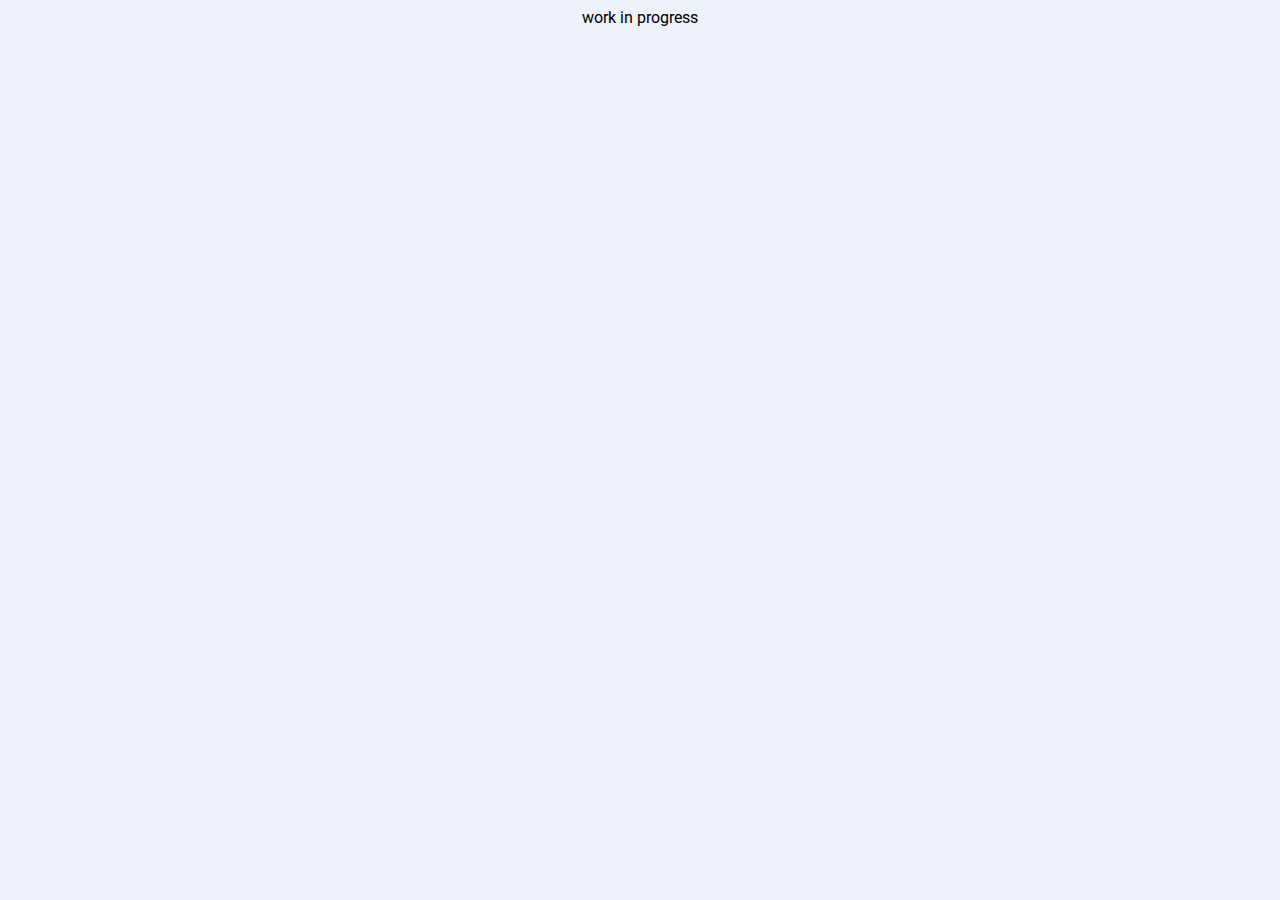
==== commit 1d09fcc3: "Update index.html" ====
--- a/index.html
+++ b/index.html
@@ -11,184 +11,7 @@
 </head>
 
 <body>
-
-    <div class="main-container">
-        <h1> Aditya Ramaakrushnan</h1>
-
-        <div class="links">
-            <a class="b" href="mailto:aditya09@berkeley.edu">
-                <svg viewBox="0 0 24 24" width="20" height="20">
-                    <path fill-rule="evenodd"
-                        d="M1.75 3A1.75 1.75 0 000 4.75v14c0 .966.784 1.75 1.75 1.75h20.5A1.75 1.75 0 0024 18.75v-14A1.75 1.75 0 0022.25 3H1.75zM1.5 4.75a.25.25 0 01.25-.25h20.5a.25.25 0 01.25.25v.852l-10.36 7a.25.25 0 01-.28 0l-10.36-7V4.75zm0 2.662V18.75c0 .138.112.25.25.25h20.5a.25.25 0 00.25-.25V7.412l-9.52 6.433c-.592.4-1.368.4-1.96 0L1.5 7.412z">
-                    </path>
-                </svg>
-            </a>
-            <a class="b" href="./resume.pdf" target="_blank">
-                <svg xmlns="http://www.w3.org/2000/svg" viewBox="0 0 24 24" width="20" height="20">
-                    <path fill-rule="evenodd"
-                        d="M5 2.5a.5.5 0 00-.5.5v18a.5.5 0 00.5.5h14a.5.5 0 00.5-.5V8.5h-4a2 2 0 01-2-2v-4H5zm10 0v4a.5.5 0 00.5.5h4a.5.5 0 00-.146-.336l-4.018-4.018A.5.5 0 0015 2.5zM3 3a2 2 0 012-2h9.982a2 2 0 011.414.586l4.018 4.018A2 2 0 0121 7.018V21a2 2 0 01-2 2H5a2 2 0 01-2-2V3z">
-                    </path>
-                </svg>
-            </a>
-            <a class="b" href="https://www.linkedin.com/in/aditya-ramaakrushnan-22b5b0161/" target="_blank">
-                <svg height="20" width="20" class="svg-inline--fa fa-linkedin fa-w-14" aria-hidden="true"
-                    data-prefix="fab" data-icon="linkedin" role="img" xmlns="http://www.w3.org/2000/svg"
-                    viewBox="0 0 448 512" data-fa-i2svg="">
-                    <path
-                        d="M416 32H31.9C14.3 32 0 46.5 0 64.3v383.4C0 465.5 14.3 480 31.9 480H416c17.6 0 32-14.5 32-32.3V64.3c0-17.8-14.4-32.3-32-32.3zM135.4 416H69V202.2h66.5V416zm-33.2-243c-21.3 0-38.5-17.3-38.5-38.5S80.9 96 102.2 96c21.2 0 38.5 17.3 38.5 38.5 0 21.3-17.2 38.5-38.5 38.5zm282.1 243h-66.4V312c0-24.8-.5-56.7-34.5-56.7-34.6 0-39.9 27-39.9 54.9V416h-66.4V202.2h63.7v29.2h.9c8.9-16.8 30.6-34.5 62.9-34.5 67.2 0 79.7 44.3 79.7 101.9V416z">
-                    </path>
-                </svg>
-            </a>
-            <a class="b" href="https://github.com/adiram359" target="_blank">
-                <svg xmlns="http://www.w3.org/2000/svg" viewBox="0 0 16 16" width="20" height="20">
-                    <path fill-rule="evenodd"
-                        d="M8 0C3.58 0 0 3.58 0 8c0 3.54 2.29 6.53 5.47 7.59.4.07.55-.17.55-.38 0-.19-.01-.82-.01-1.49-2.01.37-2.53-.49-2.69-.94-.09-.23-.48-.94-.82-1.13-.28-.15-.68-.52-.01-.53.63-.01 1.08.58 1.23.82.72 1.21 1.87.87 2.33.66.07-.52.28-.87.51-1.07-1.78-.2-3.64-.89-3.64-3.95 0-.87.31-1.59.82-2.15-.08-.2-.36-1.02.08-2.12 0 0 .67-.21 2.2.82.64-.18 1.32-.27 2-.27.68 0 1.36.09 2 .27 1.53-1.04 2.2-.82 2.2-.82.44 1.1.16 1.92.08 2.12.51.56.82 1.27.82 2.15 0 3.07-1.87 3.75-3.65 3.95.29.25.54.73.54 1.48 0 1.07-.01 1.93-.01 2.2 0 .21.15.46.55.38A8.013 8.013 0 0016 8c0-4.42-3.58-8-8-8z">
-                    </path>
-                </svg>
-            </a>
-        </div>
-
-        <h2> About </h2>
-        <div class="x">
-            👋 Hi, I'm Aditya. I'm a Junior at UC Berkeley studying Computer Science. Last summer, I was a SWE
-            intern at
-            <a href="https://visa.com" target="_blank">Visa</a>, where I worked on the Issuer Processing team.
-        </div>
-        <h2> Education </h2>
-        <div class="x">
-            <div>
-                <div class="spread">
-                    <div>UC Berkeley</div>
-                    <div>Aug 2019 - May 2023</div>
-                </div>
-                <div class="spread">
-                    <div>GPA: 3.736</div>
-                </div>
-                Selected Coursework:
-                <div style="padding: 0px 20px 0px 20px;">
-                    <div class="spread">
-                        <div>
-                            <div>‣ Operating Systems and Systems Programming </div>
-                            <div>‣ Efficient Algorithms and Intractable Problems</div>
-                            <div>‣ Computer Security </div>
-                            <div>‣ Computer Architecture</div>
-                            <div>‣ Principles of Data Science</div>
-                            <div>‣ Structure and Interpretation of Programs</div>
-                        </div>
-                        <div>
-                            <div>‣ Optimization Models in Engineering </div>
-                            <div>‣ Data Structures</div>
-                            <div>‣ Artificial Intelligence </div>
-                            <div>‣ Discrete Math</div>
-                            <div>‣ Linear Algebra</div>
-                            <div>‣ Multivariable Calculus</div>
-                        </div>
-                    </div>
-                </div>
-            </div>
-        </div>
-
-        <h2> Experience </h2>
-        <div class="x">
-            <div class="spread">
-                <div>
-                    Software Engineering Intern at
-                    <a href="https://visa.com" target="_blank">Visa</a>
-                </div>
-                <div>
-                    May 2021 - August 2021
-                </div>
-            </div>
-            <div style="padding: 5px 0px 0px 20px;">
-                <!-- <div>‣ I am working on the Issuer Processing Team</div> -->
-                <!-- <div>‣ The tools I'm using are Java, Apache Kafka, Apache Maven, Spring, and MongoDB</div> -->
-            </div>
-        </div>
-
-        <div class="x">
-            <div class="spread">
-                <div>
-                    Software Developer and Committee Officer at
-                    <a href="https://ieee.berkeley.edu" target="_blank">IEEE (Berkeley Branch)</a>
-                </div>
-                <div>Feb 2021 - May 2021</div>
-            </div>
-            <div style="padding: 5px 0px 0px 20px;">
-                <!-- <div>‣ I did some stuff</div> -->
-                <!-- <div>‣ I did some stuff</div> -->
-                <!-- <div>‣ I did some stuff</div> -->
-            </div>
-        </div>
-
-        <div class="x">
-            <div class="spread">
-                <div>
-                    Software Developer and Research Assistant at
-                    <a href="https://github.com/CAHLR" target="_blank">CAHLR Lab</a>
-                </div>
-                <div>Feb 2021 - May 2021</div>
-            </div>
-            <div style="padding: 5px 0px 0px 20px;">
-                <!-- <div>‣ I did some stuff</div> -->
-                <!-- <div>‣ I did some stuff</div> -->
-                <!-- <div>‣ I did some stuff</div> -->
-            </div>
-        </div>
-
-        <div class="x">
-            <div class="spread">
-                <div>
-                    Software Engineering Intern at
-                    <a href="https://amtrak.com" target="_blank">Amtrak</a>
-                </div>
-                <div></div>
-            </div>
-            <div style="padding: 5px 0px 0px 20px;">
-                <!-- <div>‣ Worked on the Amtrak mobile app under the e-Commerce team</div> -->
-                <!-- <div>‣ Utilized Angular and Ionic to build client-side components and tested them using Appium</div> -->
-                <!-- <div>‣ </div> -->
-            </div>
-        </div>
-
-        <div class="x">
-            <div class="spread">
-                <div>
-                    Software Developer and Research Assistant at
-                    <a href="https://beehive.berkeley.edu" target="_blank">Beehive</a>
-                </div>
-                <div>Aug 2020 - May 2021</div>
-            </div>
-            <div style="padding: 0px 0px 0px 20px;">
-                <!-- <div>‣ I did some stuff</div> -->
-                <!-- <div>‣ I did some stuff</div> -->
-                <!-- <div>‣ I did some stuff</div> -->
-            </div>
-        </div>
-
-        <div class="x">
-            <div class="spread">
-                <div>
-                    Lab Assistant for
-                    <a href="https://eecs.berkeley.edu" target="_blank">UC Berkeley EECS</a>
-                </div>
-                <div>Jan 2020 - May 2020</div>
-            </div>
-            <div style="padding: 0px 0px 0px 20px;">
-                <!-- <div>‣ I did some stuff</div> -->
-                <!-- <div>‣ I did some stuff</div> -->
-                <!-- <div>‣ I did some stuff</div> -->
-            </div>
-        </div>
-
-
-        <h2> Skills </h2>
-        <div class="x">
-            <div>‣ Languages: Python, Java, C, Go, JavaScript, SQL, HTML/CSS</div>
-            <div>‣ Tools and Frameworks: Git, React, Node.js, Spring Boot, Apache Kafka, Flask, Express, Angular,
-                MongoDB, pandas</div>
-        </div>
-
-    </div>
+    work in progress
 </body>
 
 </html>
